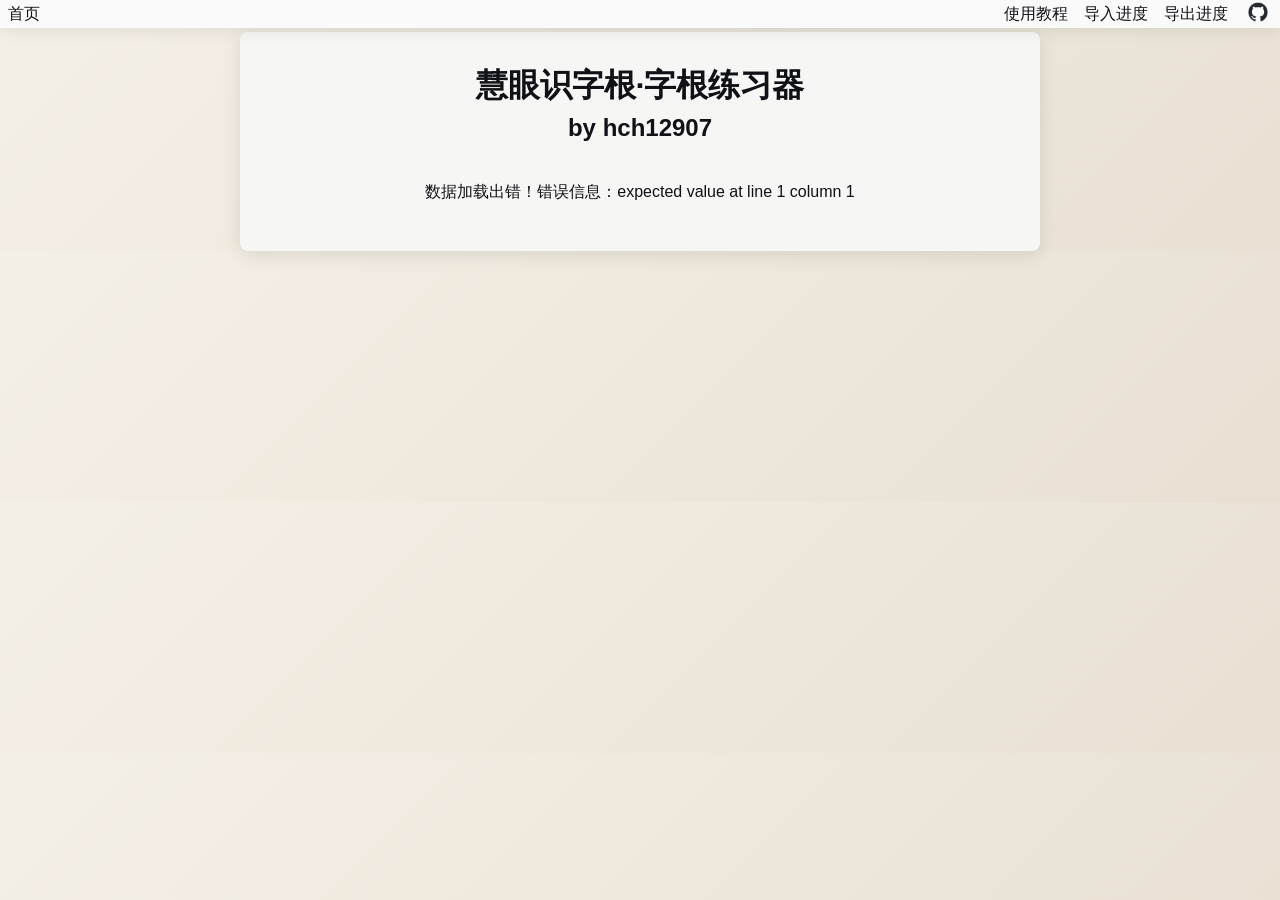
==== index.html @ 178aeb39 "deploy: workflow run #33311685016" ====
<!DOCTYPE html>
<html>
    <head>
        <title>慧眼识字根·字根练习器</title>
        <meta content="text/html;charset=utf-8" http-equiv="Content-Type">
        <meta name="viewport" content="width=device-width, initial-scale=1">
        <meta charset="UTF-8">
    <link rel="preload" as="script" href="/./assets/zigen-trainer-dxha7be7bc16a9edbe.js" crossorigin></head>
    <body>
        <div id="main"></div>
    <script type="module" async src="/./assets/zigen-trainer-dxha7be7bc16a9edbe.js"></script>
            </body>
</html>
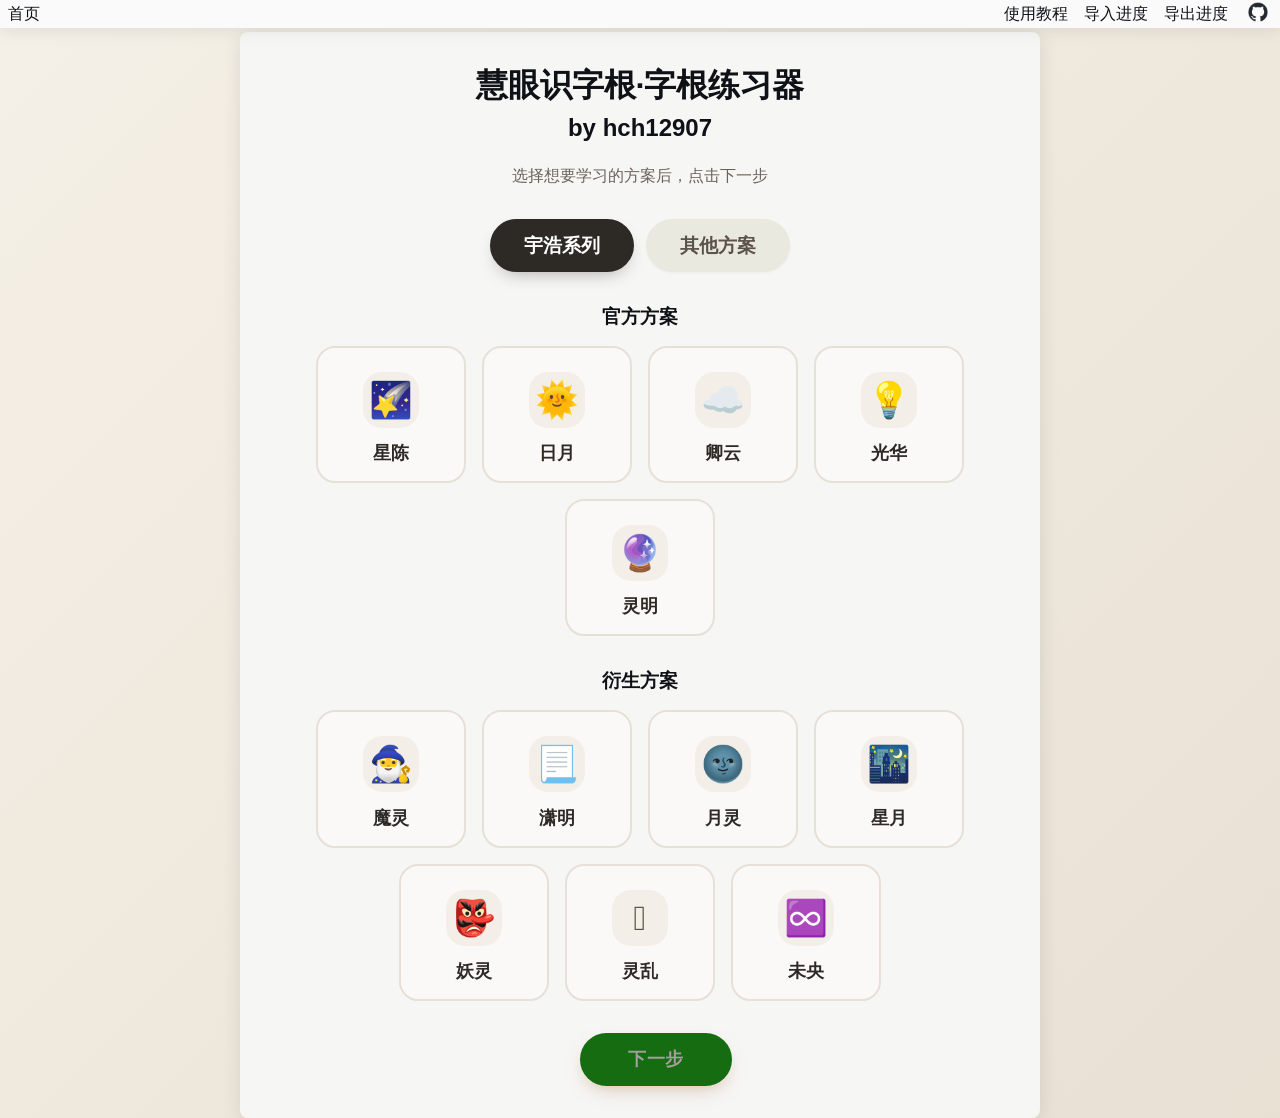
==== commit e9ede85e: "Update cf-pages" ====
--- a/index.html
+++ b/index.html
@@ -5,9 +5,9 @@
         <meta content="text/html;charset=utf-8" http-equiv="Content-Type">
         <meta name="viewport" content="width=device-width, initial-scale=1">
         <meta charset="UTF-8">
-    <link rel="preload" as="script" href="/./assets/zigen-trainer-dxha7be7bc16a9edbe.js" crossorigin></head>
+    <link rel="preload" as="script" href="/./assets/zigen-trainer-dxh6ee0549f2eeefadb.js" crossorigin></head>
     <body>
         <div id="main"></div>
-    <script type="module" async src="/./assets/zigen-trainer-dxha7be7bc16a9edbe.js"></script>
+    <script type="module" async src="/./assets/zigen-trainer-dxh6ee0549f2eeefadb.js"></script>
             </body>
 </html>
